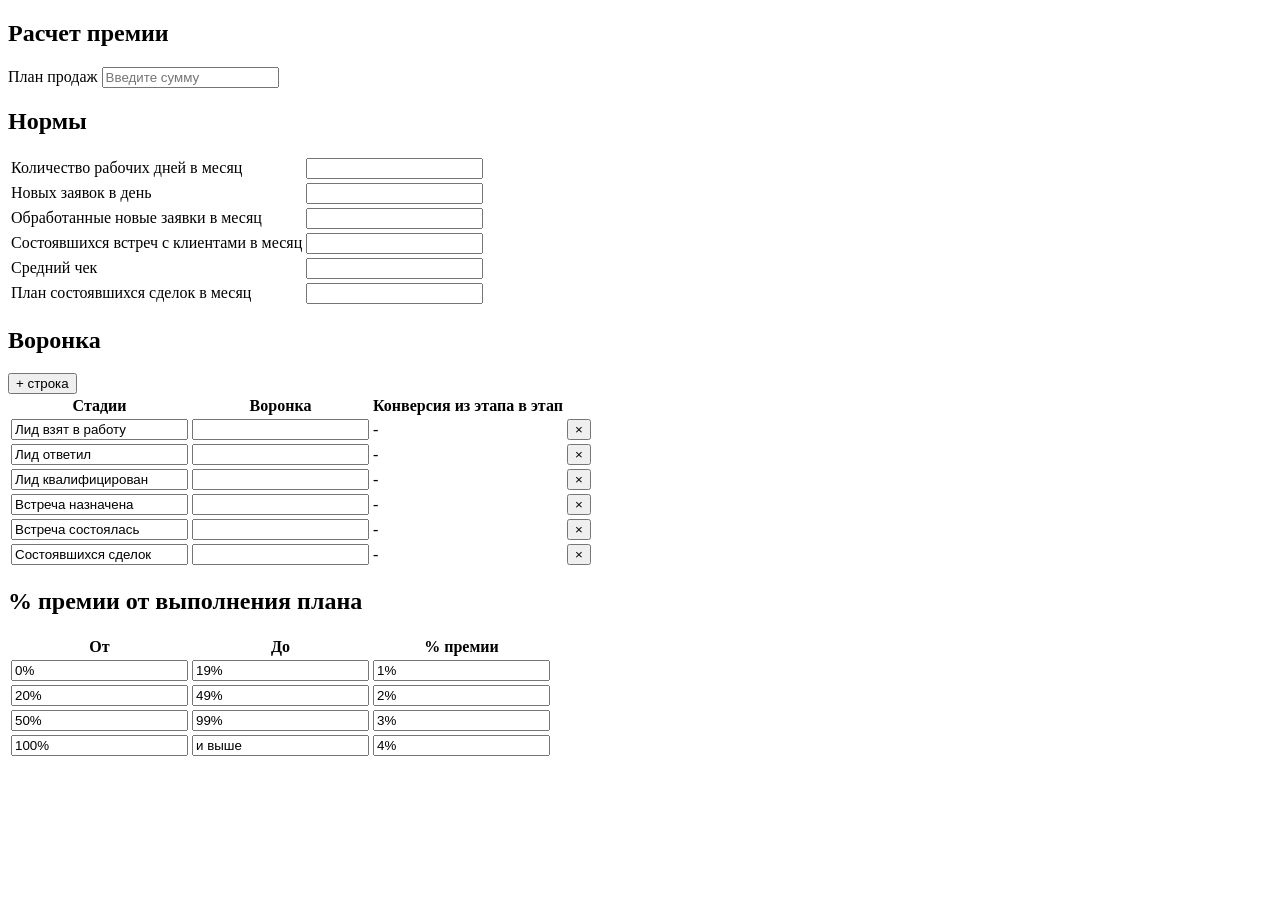
==== premium-calculator/index.html @ 525706c3 "Add premium calculator HTML structure" ====
<!DOCTYPE html>
<html lang="ru">
<head>
  <meta charset="UTF-8">
  <meta name="viewport" content="width=device-width, initial-scale=1.0">
  <title>Расчет премии</title>
  <link rel="stylesheet" href="styles.css">
</head>
<body>
  <main class="page">
    <section class="page-header">
      <h1>Расчет премии</h1>
      <label class="sales-plan">
        <span>План продаж</span>
        <input type="number" min="0" step="1000" placeholder="Введите сумму">
      </label>
    </section>

    <section class="tables-grid">
      <div class="table-block">
        <div class="table-title-row">
          <h2>Нормы</h2>
        </div>
        <div class="table-wrap">
          <table>
            <tbody>
              <tr>
                <td>Количество рабочих дней в месяц</td>
                <td><input type="number" min="0" step="1"></td>
              </tr>
              <tr>
                <td>Новых заявок в день</td>
                <td><input type="number" min="0" step="1"></td>
              </tr>
              <tr>
                <td>Обработанные новые заявки в месяц</td>
                <td><input type="number" min="0" step="1"></td>
              </tr>
              <tr>
                <td>Состоявшихся встреч с клиентами в месяц</td>
                <td><input type="number" min="0" step="1"></td>
              </tr>
              <tr>
                <td>Средний чек</td>
                <td><input type="number" min="0" step="1000"></td>
              </tr>
              <tr>
                <td>План состоявшихся сделок в месяц</td>
                <td><input type="number" min="0" step="1"></td>
              </tr>
            </tbody>
          </table>
        </div>
      </div>

      <div class="table-block">
        <div class="table-title-row">
          <h2>Воронка</h2>
          <button class="secondary-button" type="button" id="addFunnelRow">+ строка</button>
        </div>
        <div class="table-wrap">
          <table id="funnelTable">
            <thead>
              <tr>
                <th>Стадии</th>
                <th>Воронка</th>
                <th>Конверсия из этапа в этап</th>
                <th class="action-column"></th>
              </tr>
            </thead>
            <tbody>
              <tr>
                <td><input type="text" value="Лид взят в работу"></td>
                <td><input class="funnel-value" type="number" min="0" step="1"></td>
                <td class="conversion">-</td>
                <td><button class="icon-button remove-row" type="button" aria-label="Удалить строку">×</button></td>
              </tr>
              <tr>
                <td><input type="text" value="Лид ответил"></td>
                <td><input class="funnel-value" type="number" min="0" step="1"></td>
                <td class="conversion">-</td>
                <td><button class="icon-button remove-row" type="button" aria-label="Удалить строку">×</button></td>
              </tr>
              <tr>
                <td><input type="text" value="Лид квалифицирован"></td>
                <td><input class="funnel-value" type="number" min="0" step="1"></td>
                <td class="conversion">-</td>
                <td><button class="icon-button remove-row" type="button" aria-label="Удалить строку">×</button></td>
              </tr>
              <tr>
                <td><input type="text" value="Встреча назначена"></td>
                <td><input class="funnel-value" type="number" min="0" step="1"></td>
                <td class="conversion">-</td>
                <td><button class="icon-button remove-row" type="button" aria-label="Удалить строку">×</button></td>
              </tr>
              <tr>
                <td><input type="text" value="Встреча состоялась"></td>
                <td><input class="funnel-value" type="number" min="0" step="1"></td>
                <td class="conversion">-</td>
                <td><button class="icon-button remove-row" type="button" aria-label="Удалить строку">×</button></td>
              </tr>
              <tr>
                <td><input type="text" value="Состоявшихся сделок"></td>
                <td><input class="funnel-value" type="number" min="0" step="1"></td>
                <td class="conversion">-</td>
                <td><button class="icon-button remove-row" type="button" aria-label="Удалить строку">×</button></td>
              </tr>
            </tbody>
          </table>
        </div>
      </div>
    </section>

    <section class="table-block bonus-block">
      <div class="table-title-row">
        <h2>% премии от выполнения плана</h2>
      </div>
      <div class="table-wrap">
        <table>
          <thead>
            <tr>
              <th>От</th>
              <th>До</th>
              <th>% премии</th>
            </tr>
          </thead>
          <tbody>
            <tr>
              <td><input type="text" value="0%"></td>
              <td><input type="text" value="19%"></td>
              <td><input type="text" value="1%"></td>
            </tr>
            <tr>
              <td><input type="text" value="20%"></td>
              <td><input type="text" value="49%"></td>
              <td><input type="text" value="2%"></td>
            </tr>
            <tr>
              <td><input type="text" value="50%"></td>
              <td><input type="text" value="99%"></td>
              <td><input type="text" value="3%"></td>
            </tr>
            <tr>
              <td><input type="text" value="100%"></td>
              <td><input type="text" value="и выше"></td>
              <td><input type="text" value="4%"></td>
            </tr>
          </tbody>
        </table>
      </div>
    </section>
  </main>

  <script src="script.js"></script>
</body>
</html>
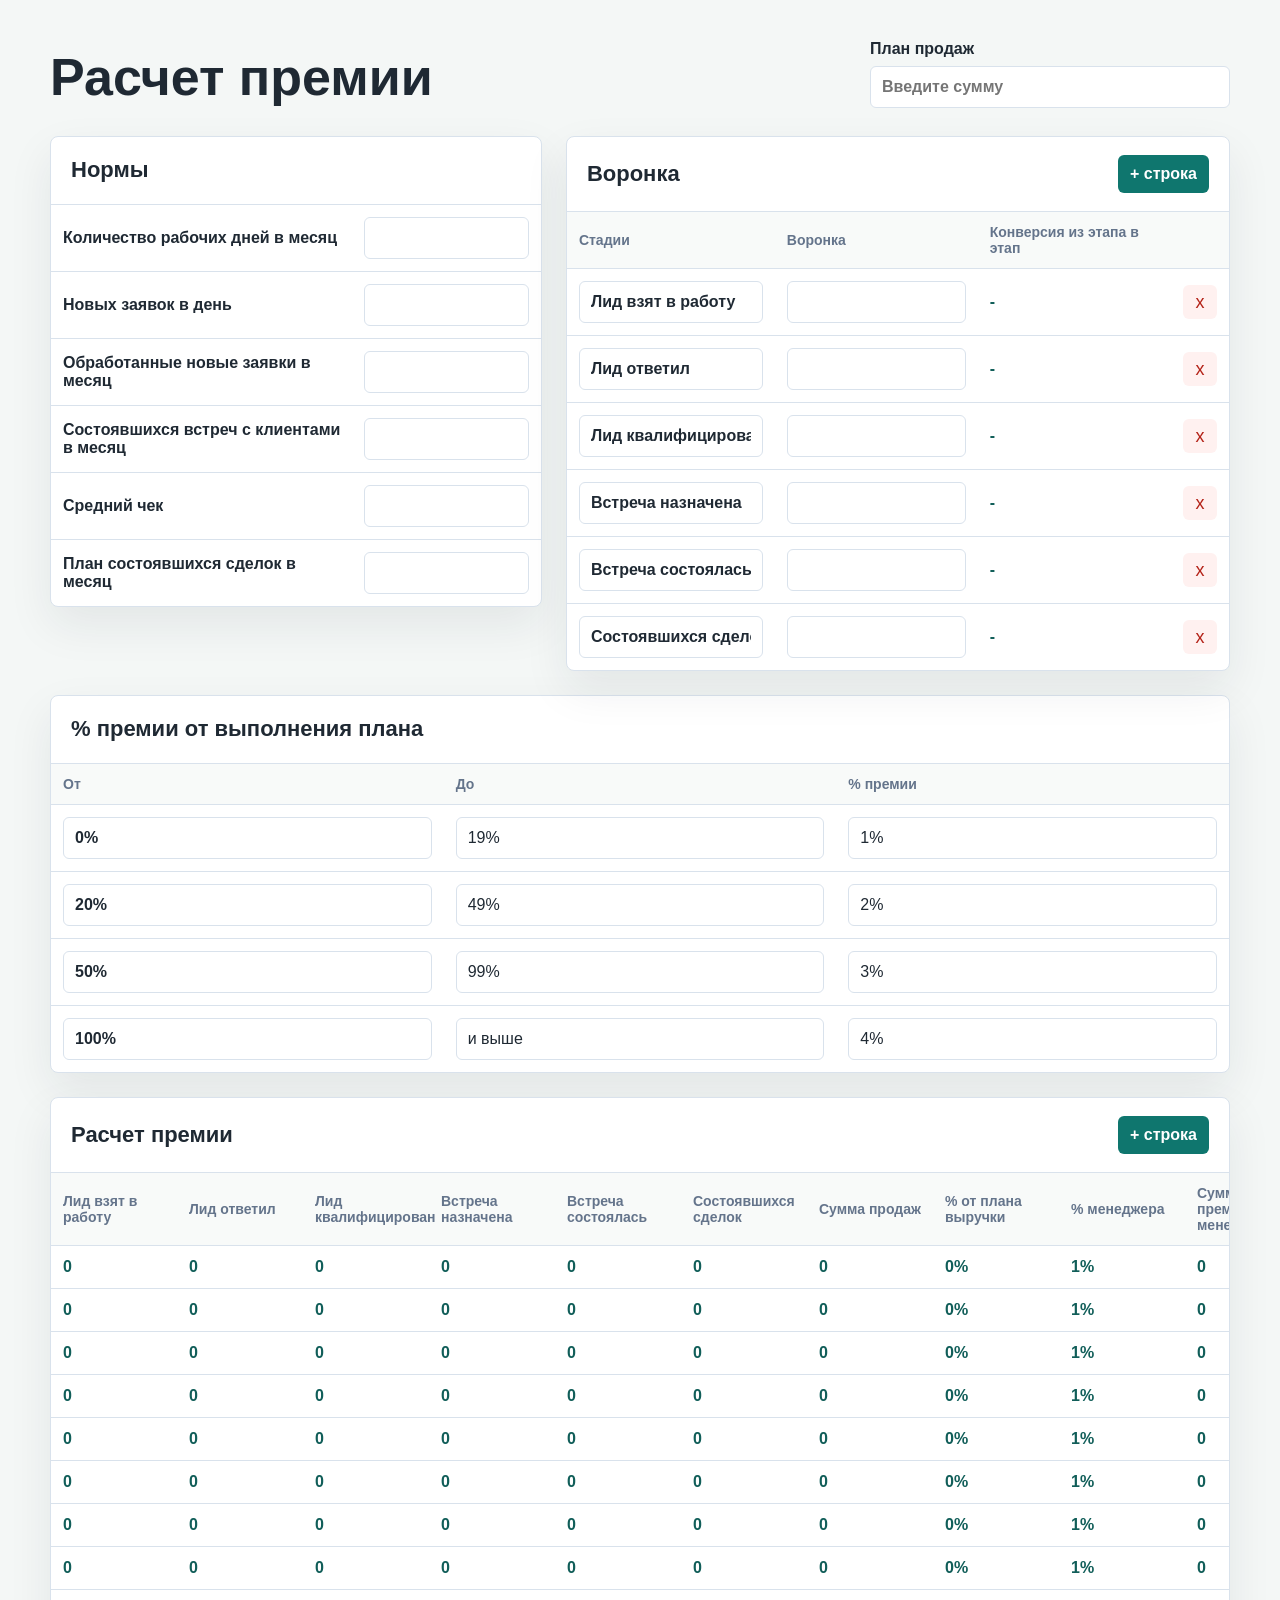
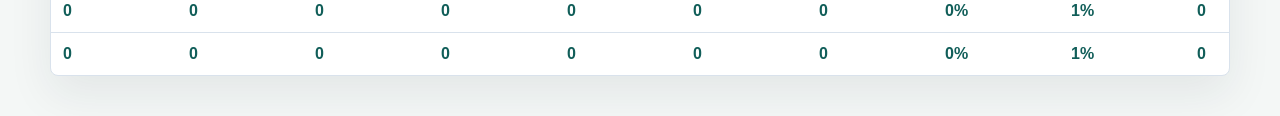
==== commit 3d4b3e96: "Add files via upload" ====
--- a/premium-calculator/index.html
+++ b/premium-calculator/index.html
@@ -12,7 +12,7 @@
       <h1>Расчет премии</h1>
       <label class="sales-plan">
         <span>План продаж</span>
-        <input type="number" min="0" step="1000" placeholder="Введите сумму">
+        <input id="salesPlan" type="number" min="0" step="1000" placeholder="Введите сумму">
       </label>
     </section>
 
@@ -22,7 +22,7 @@
           <h2>Нормы</h2>
         </div>
         <div class="table-wrap">
-          <table>
+          <table id="normsTable">
             <tbody>
               <tr>
                 <td>Количество рабочих дней в месяц</td>
@@ -30,7 +30,7 @@
               </tr>
               <tr>
                 <td>Новых заявок в день</td>
-                <td><input type="number" min="0" step="1"></td>
+                <td><input id="newRequestsPerDay" type="number" min="0" step="1"></td>
               </tr>
               <tr>
                 <td>Обработанные новые заявки в месяц</td>
@@ -42,7 +42,7 @@
               </tr>
               <tr>
                 <td>Средний чек</td>
-                <td><input type="number" min="0" step="1000"></td>
+                <td><input id="averageCheck" type="number" min="0" step="1000"></td>
               </tr>
               <tr>
                 <td>План состоявшихся сделок в месяц</td>
@@ -73,37 +73,37 @@
                 <td><input type="text" value="Лид взят в работу"></td>
                 <td><input class="funnel-value" type="number" min="0" step="1"></td>
                 <td class="conversion">-</td>
-                <td><button class="icon-button remove-row" type="button" aria-label="Удалить строку">×</button></td>
+                <td><button class="icon-button remove-row" type="button" aria-label="Удалить строку">x</button></td>
               </tr>
               <tr>
                 <td><input type="text" value="Лид ответил"></td>
                 <td><input class="funnel-value" type="number" min="0" step="1"></td>
                 <td class="conversion">-</td>
-                <td><button class="icon-button remove-row" type="button" aria-label="Удалить строку">×</button></td>
+                <td><button class="icon-button remove-row" type="button" aria-label="Удалить строку">x</button></td>
               </tr>
               <tr>
                 <td><input type="text" value="Лид квалифицирован"></td>
                 <td><input class="funnel-value" type="number" min="0" step="1"></td>
                 <td class="conversion">-</td>
-                <td><button class="icon-button remove-row" type="button" aria-label="Удалить строку">×</button></td>
+                <td><button class="icon-button remove-row" type="button" aria-label="Удалить строку">x</button></td>
               </tr>
               <tr>
                 <td><input type="text" value="Встреча назначена"></td>
                 <td><input class="funnel-value" type="number" min="0" step="1"></td>
                 <td class="conversion">-</td>
-                <td><button class="icon-button remove-row" type="button" aria-label="Удалить строку">×</button></td>
+                <td><button class="icon-button remove-row" type="button" aria-label="Удалить строку">x</button></td>
               </tr>
               <tr>
                 <td><input type="text" value="Встреча состоялась"></td>
                 <td><input class="funnel-value" type="number" min="0" step="1"></td>
                 <td class="conversion">-</td>
-                <td><button class="icon-button remove-row" type="button" aria-label="Удалить строку">×</button></td>
+                <td><button class="icon-button remove-row" type="button" aria-label="Удалить строку">x</button></td>
               </tr>
               <tr>
                 <td><input type="text" value="Состоявшихся сделок"></td>
                 <td><input class="funnel-value" type="number" min="0" step="1"></td>
                 <td class="conversion">-</td>
-                <td><button class="icon-button remove-row" type="button" aria-label="Удалить строку">×</button></td>
+                <td><button class="icon-button remove-row" type="button" aria-label="Удалить строку">x</button></td>
               </tr>
             </tbody>
           </table>
@@ -116,7 +116,7 @@
         <h2>% премии от выполнения плана</h2>
       </div>
       <div class="table-wrap">
-        <table>
+        <table id="bonusTable">
           <thead>
             <tr>
               <th>От</th>
@@ -149,6 +149,153 @@
         </table>
       </div>
     </section>
+
+    <section class="table-block calculation-block">
+      <div class="table-title-row">
+        <h2>Расчет премии</h2>
+        <button class="secondary-button" type="button" id="addCalculationRow">+ строка</button>
+      </div>
+      <div class="table-wrap wide-table-wrap">
+        <table id="calculationTable">
+          <thead>
+            <tr>
+              <th>Лид взят в работу</th>
+              <th>Лид ответил</th>
+              <th>Лид квалифицирован</th>
+              <th>Встреча назначена</th>
+              <th>Встреча состоялась</th>
+              <th>Состоявшихся сделок</th>
+              <th>Сумма продаж</th>
+              <th>% от плана выручки</th>
+              <th>% менеджера</th>
+              <th>Сумма премии менеджера</th>
+            </tr>
+          </thead>
+          <tbody>
+            <tr>
+              <td data-field="leads"></td>
+              <td data-field="answered"></td>
+              <td data-field="qualified"></td>
+              <td data-field="meetingSet"></td>
+              <td data-field="meetingDone"></td>
+              <td data-field="deals"></td>
+              <td data-field="sales"></td>
+              <td data-field="planPercent"></td>
+              <td data-field="managerPercent"></td>
+              <td data-field="premium"></td>
+            </tr>
+            <tr>
+              <td data-field="leads"></td>
+              <td data-field="answered"></td>
+              <td data-field="qualified"></td>
+              <td data-field="meetingSet"></td>
+              <td data-field="meetingDone"></td>
+              <td data-field="deals"></td>
+              <td data-field="sales"></td>
+              <td data-field="planPercent"></td>
+              <td data-field="managerPercent"></td>
+              <td data-field="premium"></td>
+            </tr>
+            <tr>
+              <td data-field="leads"></td>
+              <td data-field="answered"></td>
+              <td data-field="qualified"></td>
+              <td data-field="meetingSet"></td>
+              <td data-field="meetingDone"></td>
+              <td data-field="deals"></td>
+              <td data-field="sales"></td>
+              <td data-field="planPercent"></td>
+              <td data-field="managerPercent"></td>
+              <td data-field="premium"></td>
+            </tr>
+            <tr>
+              <td data-field="leads"></td>
+              <td data-field="answered"></td>
+              <td data-field="qualified"></td>
+              <td data-field="meetingSet"></td>
+              <td data-field="meetingDone"></td>
+              <td data-field="deals"></td>
+              <td data-field="sales"></td>
+              <td data-field="planPercent"></td>
+              <td data-field="managerPercent"></td>
+              <td data-field="premium"></td>
+            </tr>
+            <tr>
+              <td data-field="leads"></td>
+              <td data-field="answered"></td>
+              <td data-field="qualified"></td>
+              <td data-field="meetingSet"></td>
+              <td data-field="meetingDone"></td>
+              <td data-field="deals"></td>
+              <td data-field="sales"></td>
+              <td data-field="planPercent"></td>
+              <td data-field="managerPercent"></td>
+              <td data-field="premium"></td>
+            </tr>
+            <tr>
+              <td data-field="leads"></td>
+              <td data-field="answered"></td>
+              <td data-field="qualified"></td>
+              <td data-field="meetingSet"></td>
+              <td data-field="meetingDone"></td>
+              <td data-field="deals"></td>
+              <td data-field="sales"></td>
+              <td data-field="planPercent"></td>
+              <td data-field="managerPercent"></td>
+              <td data-field="premium"></td>
+            </tr>
+            <tr>
+              <td data-field="leads"></td>
+              <td data-field="answered"></td>
+              <td data-field="qualified"></td>
+              <td data-field="meetingSet"></td>
+              <td data-field="meetingDone"></td>
+              <td data-field="deals"></td>
+              <td data-field="sales"></td>
+              <td data-field="planPercent"></td>
+              <td data-field="managerPercent"></td>
+              <td data-field="premium"></td>
+            </tr>
+            <tr>
+              <td data-field="leads"></td>
+              <td data-field="answered"></td>
+              <td data-field="qualified"></td>
+              <td data-field="meetingSet"></td>
+              <td data-field="meetingDone"></td>
+              <td data-field="deals"></td>
+              <td data-field="sales"></td>
+              <td data-field="planPercent"></td>
+              <td data-field="managerPercent"></td>
+              <td data-field="premium"></td>
+            </tr>
+            <tr>
+              <td data-field="leads"></td>
+              <td data-field="answered"></td>
+              <td data-field="qualified"></td>
+              <td data-field="meetingSet"></td>
+              <td data-field="meetingDone"></td>
+              <td data-field="deals"></td>
+              <td data-field="sales"></td>
+              <td data-field="planPercent"></td>
+              <td data-field="managerPercent"></td>
+              <td data-field="premium"></td>
+            </tr>
+            <tr>
+              <td data-field="leads"></td>
+              <td data-field="answered"></td>
+              <td data-field="qualified"></td>
+              <td data-field="meetingSet"></td>
+              <td data-field="meetingDone"></td>
+              <td data-field="deals"></td>
+              <td data-field="sales"></td>
+              <td data-field="planPercent"></td>
+              <td data-field="managerPercent"></td>
+              <td data-field="premium"></td>
+            </tr>
+          </tbody>
+        </table>
+      </div>
+    </section>
   </main>
 
   <script src="script.js"></script>
--- a/premium-calculator/styles.css
+++ b/premium-calculator/styles.css
@@ -0,0 +1,238 @@
+:root {
+  --bg: #f4f7f6;
+  --panel: #ffffff;
+  --text: #1f2933;
+  --muted: #64748b;
+  --line: #d9e2ec;
+  --accent: #0f766e;
+  --accent-dark: #115e59;
+  --danger: #b42318;
+  --shadow: 0 18px 45px rgba(31, 41, 51, 0.08);
+}
+
+* {
+  box-sizing: border-box;
+}
+
+body {
+  margin: 0;
+  min-height: 100vh;
+  font-family: Arial, Helvetica, sans-serif;
+  color: var(--text);
+  background: var(--bg);
+}
+
+.page {
+  width: min(1180px, calc(100% - 32px));
+  margin: 0 auto;
+  padding: 40px 0;
+}
+
+.page-header {
+  display: flex;
+  align-items: end;
+  justify-content: space-between;
+  gap: 24px;
+  margin-bottom: 28px;
+}
+
+h1,
+h2 {
+  margin: 0;
+  line-height: 1.2;
+}
+
+h1 {
+  font-size: clamp(32px, 5vw, 52px);
+}
+
+h2 {
+  font-size: 22px;
+}
+
+.sales-plan {
+  display: grid;
+  gap: 8px;
+  width: min(360px, 100%);
+  font-weight: 700;
+}
+
+.sales-plan input,
+td input {
+  width: 100%;
+  min-height: 42px;
+  border: 1px solid var(--line);
+  border-radius: 6px;
+  padding: 9px 11px;
+  font: inherit;
+  color: var(--text);
+  background: #fff;
+}
+
+.sales-plan input:focus,
+td input:focus {
+  outline: 2px solid rgba(15, 118, 110, 0.2);
+  border-color: var(--accent);
+}
+
+.tables-grid {
+  display: grid;
+  grid-template-columns: minmax(0, 1fr) minmax(0, 1.35fr);
+  gap: 24px;
+  align-items: start;
+}
+
+.table-block {
+  background: var(--panel);
+  border: 1px solid var(--line);
+  border-radius: 8px;
+  box-shadow: var(--shadow);
+  overflow: hidden;
+}
+
+.table-title-row {
+  display: flex;
+  align-items: center;
+  justify-content: space-between;
+  gap: 12px;
+  min-height: 68px;
+  padding: 18px 20px;
+  border-bottom: 1px solid var(--line);
+}
+
+.table-wrap {
+  width: 100%;
+  overflow-x: auto;
+}
+
+.wide-table-wrap {
+  max-height: 640px;
+}
+
+table {
+  width: 100%;
+  border-collapse: collapse;
+}
+
+th,
+td {
+  border-bottom: 1px solid var(--line);
+  padding: 12px;
+  text-align: left;
+  vertical-align: middle;
+}
+
+th {
+  color: var(--muted);
+  font-size: 14px;
+  font-weight: 700;
+  background: #f8faf9;
+}
+
+td:first-child {
+  font-weight: 600;
+}
+
+tr:last-child td {
+  border-bottom: 0;
+}
+
+.conversion,
+#calculationTable td {
+  color: var(--accent-dark);
+  font-weight: 700;
+}
+
+.conversion {
+  min-width: 155px;
+}
+
+.action-column {
+  width: 52px;
+}
+
+.secondary-button,
+.icon-button {
+  border: 0;
+  border-radius: 6px;
+  font: inherit;
+  cursor: pointer;
+}
+
+.secondary-button {
+  min-height: 38px;
+  padding: 8px 12px;
+  color: #fff;
+  background: var(--accent);
+  font-weight: 700;
+}
+
+.secondary-button:hover {
+  background: var(--accent-dark);
+}
+
+.icon-button {
+  width: 34px;
+  height: 34px;
+  color: var(--danger);
+  background: #fff1f0;
+  font-size: 18px;
+  line-height: 1;
+}
+
+.icon-button:hover {
+  background: #ffe0dc;
+}
+
+.bonus-block,
+.calculation-block {
+  margin-top: 24px;
+}
+
+.bonus-block table {
+  table-layout: fixed;
+}
+
+#calculationTable {
+  min-width: 1260px;
+  table-layout: fixed;
+}
+
+#calculationTable th,
+#calculationTable td {
+  min-width: 120px;
+}
+
+#calculationTable th:nth-child(10),
+#calculationTable td:nth-child(10) {
+  min-width: 165px;
+}
+
+@media (max-width: 900px) {
+  .page-header,
+  .tables-grid {
+    grid-template-columns: 1fr;
+  }
+
+  .page-header {
+    display: grid;
+    align-items: start;
+  }
+}
+
+@media (max-width: 560px) {
+  .page {
+    width: min(100% - 20px, 1180px);
+    padding: 24px 0;
+  }
+
+  .table-title-row {
+    align-items: start;
+    flex-direction: column;
+  }
+
+  th,
+  td {
+    padding: 10px;
+  }
+}
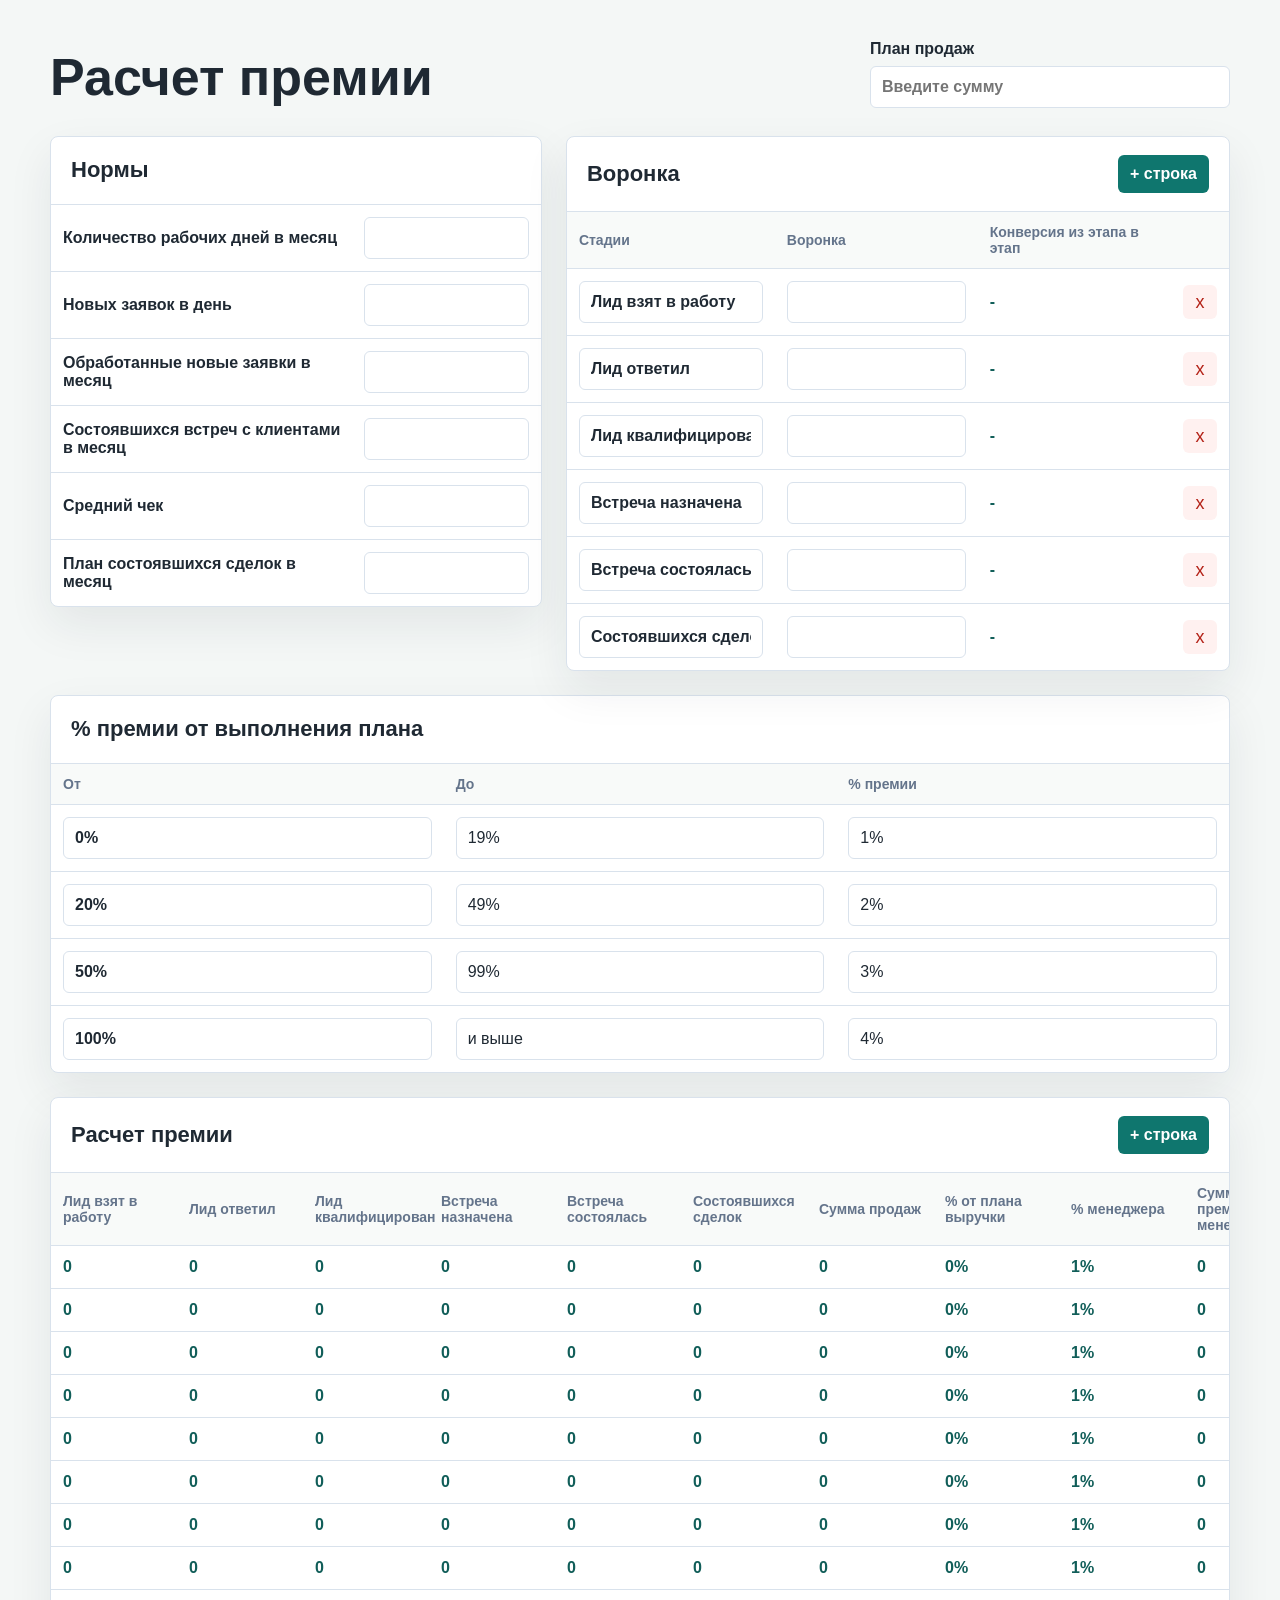
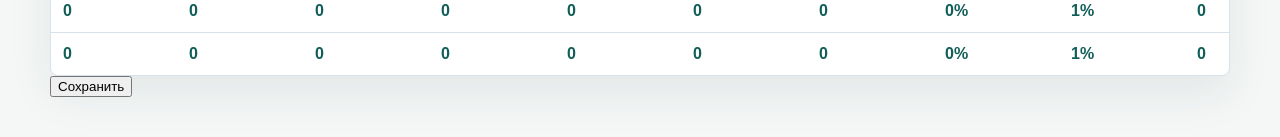
==== commit 796c5bee: "premium-calculator/index.html" ====
--- a/premium-calculator/index.html
+++ b/premium-calculator/index.html
@@ -12,7 +12,7 @@
       <h1>Расчет премии</h1>
       <label class="sales-plan">
         <span>План продаж</span>
-        <input id="salesPlan" type="number" min="0" step="1000" placeholder="Введите сумму">
+        <input id="salesPlan" class="money-input" type="text" inputmode="numeric" placeholder="Введите сумму">
       </label>
     </section>
 
@@ -26,7 +26,7 @@
             <tbody>
               <tr>
                 <td>Количество рабочих дней в месяц</td>
-                <td><input type="number" min="0" step="1"></td>
+                <td><input id="workDays" type="number" min="0" step="1"></td>
               </tr>
               <tr>
                 <td>Новых заявок в день</td>
@@ -34,15 +34,15 @@
               </tr>
               <tr>
                 <td>Обработанные новые заявки в месяц</td>
-                <td><input type="number" min="0" step="1"></td>
+                <td><input id="processedRequests" class="calculated-input" type="text" readonly></td>
               </tr>
               <tr>
                 <td>Состоявшихся встреч с клиентами в месяц</td>
-                <td><input type="number" min="0" step="1"></td>
+                <td><input id="monthlyMeetings" class="calculated-input" type="text" readonly></td>
               </tr>
               <tr>
                 <td>Средний чек</td>
-                <td><input id="averageCheck" type="number" min="0" step="1000"></td>
+                <td><input id="averageCheck" class="money-input" type="text" inputmode="numeric"></td>
               </tr>
               <tr>
                 <td>План состоявшихся сделок в месяц</td>
@@ -296,6 +296,11 @@
         </table>
       </div>
     </section>
+
+    <section class="save-section">
+      <button class="save-button" type="button" id="saveData">Сохранить</button>
+      <span class="save-status" id="saveStatus" aria-live="polite"></span>
+    </section>
   </main>
 
   <script src="script.js"></script>
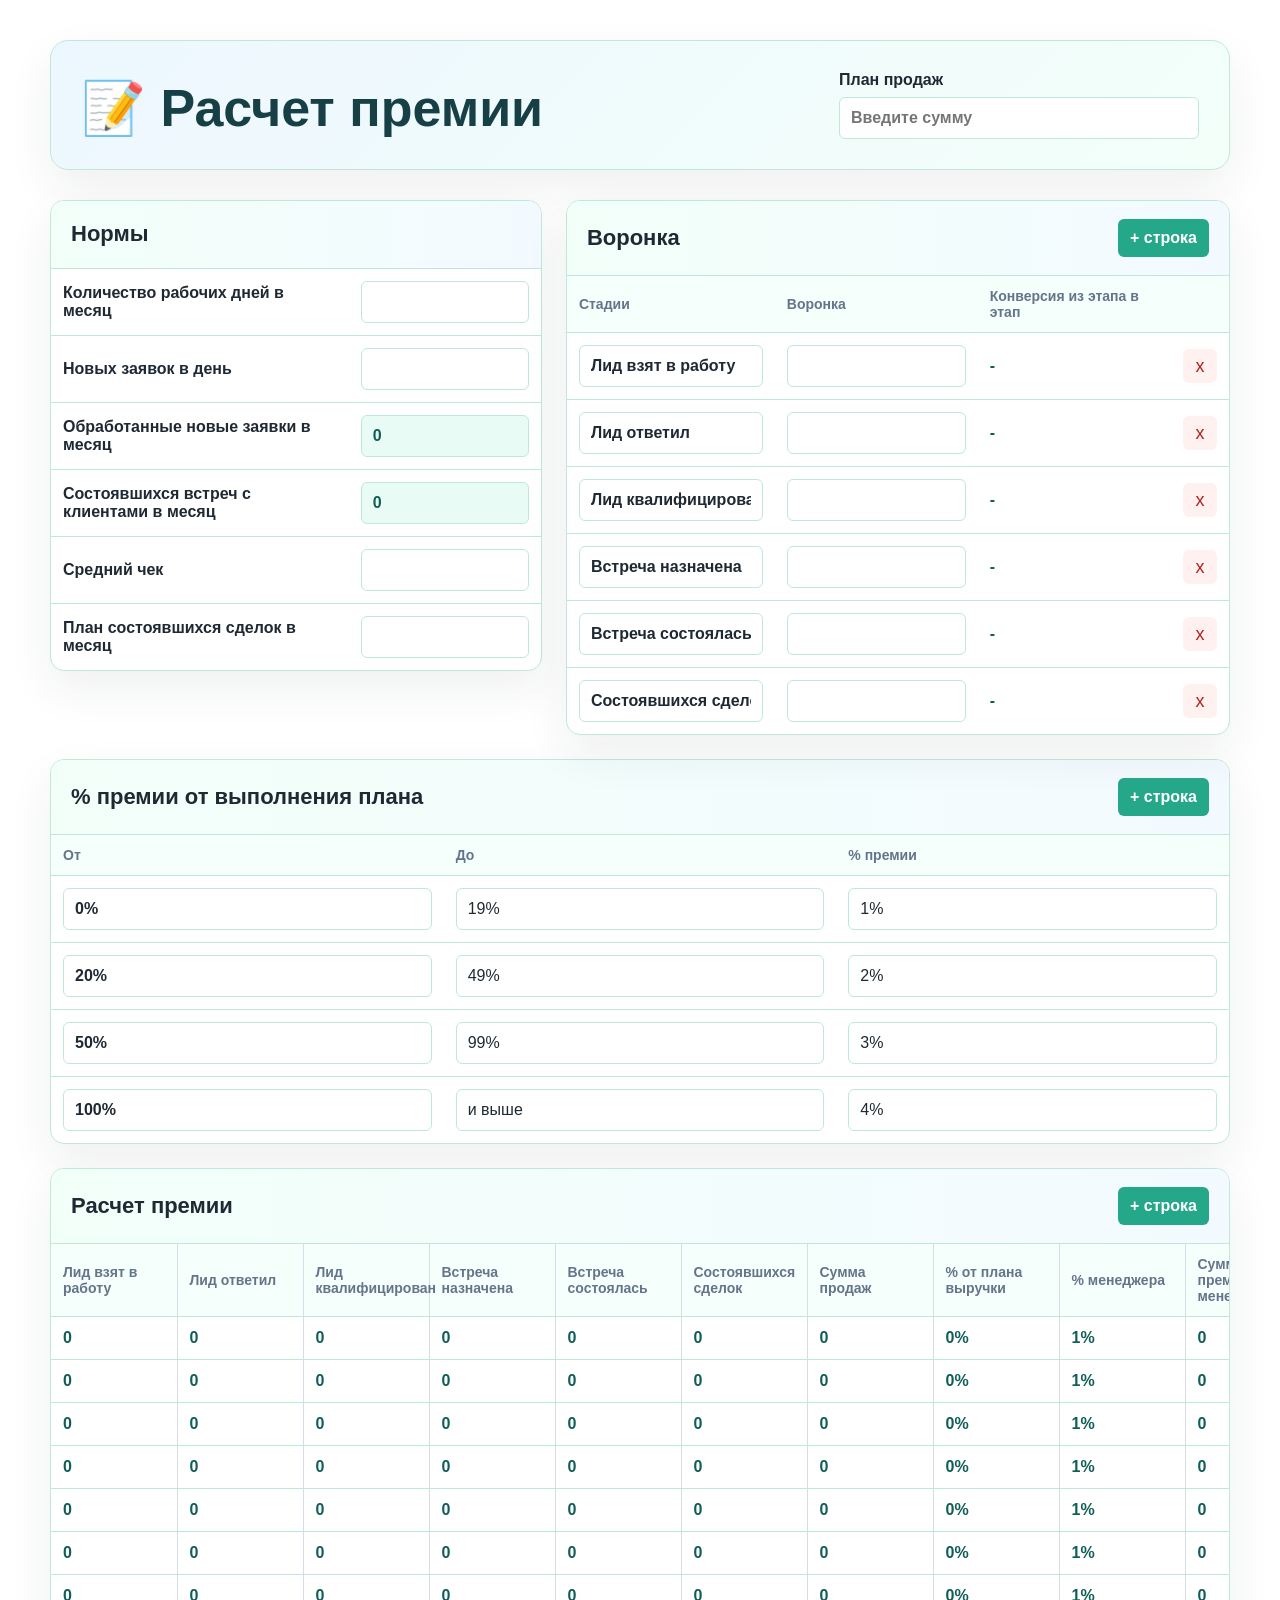
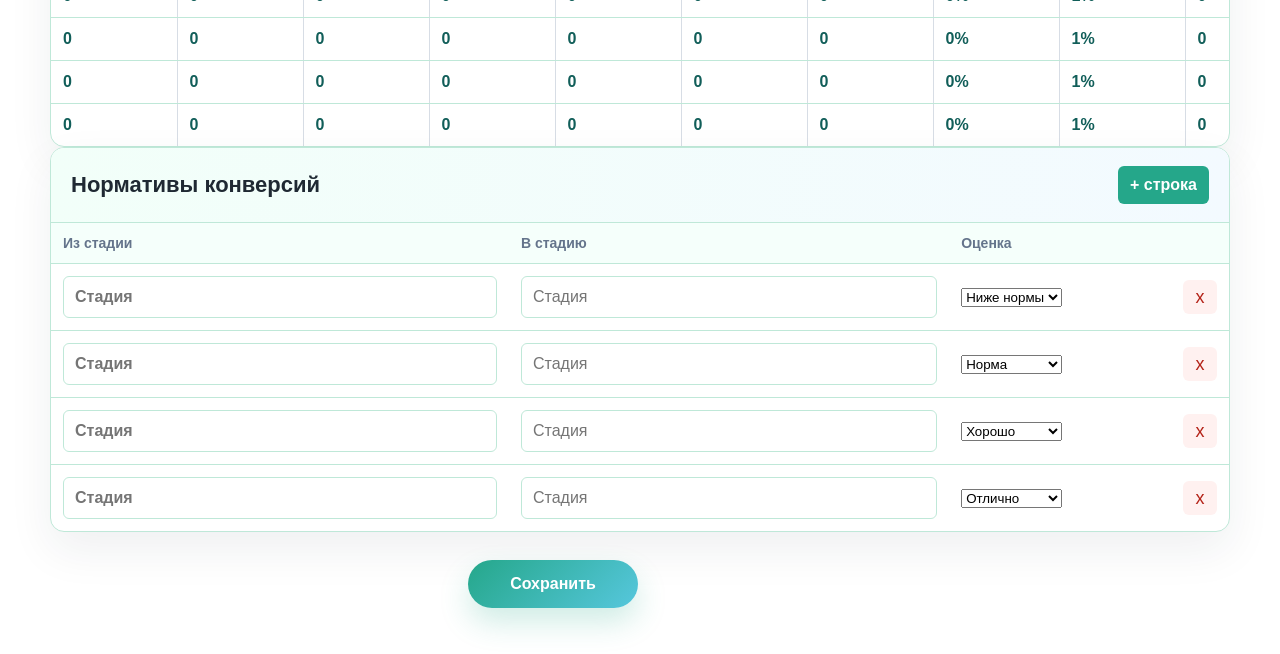
==== commit 8ec1ecf5: "premium--calculator/index.html" ====
--- a/premium-calculator/index.html
+++ b/premium-calculator/index.html
@@ -9,7 +9,7 @@
 <body>
   <main class="page">
     <section class="page-header">
-      <h1>Расчет премии</h1>
+      <h1>📝 Расчет премии</h1>
       <label class="sales-plan">
         <span>План продаж</span>
         <input id="salesPlan" class="money-input" type="text" inputmode="numeric" placeholder="Введите сумму">
@@ -46,7 +46,7 @@
               </tr>
               <tr>
                 <td>План состоявшихся сделок в месяц</td>
-                <td><input type="number" min="0" step="1"></td>
+                <td><input id="plannedDeals" type="number" min="0" step="1"></td>
               </tr>
             </tbody>
           </table>
@@ -114,6 +114,7 @@
     <section class="table-block bonus-block">
       <div class="table-title-row">
         <h2>% премии от выполнения плана</h2>
+        <button class="secondary-button" type="button" id="addBonusRow">+ строка</button>
       </div>
       <div class="table-wrap">
         <table id="bonusTable">
@@ -125,22 +126,22 @@
             </tr>
           </thead>
           <tbody>
-            <tr>
+            <tr class="bonus-low">
               <td><input type="text" value="0%"></td>
               <td><input type="text" value="19%"></td>
               <td><input type="text" value="1%"></td>
             </tr>
-            <tr>
+            <tr class="bonus-middle">
               <td><input type="text" value="20%"></td>
               <td><input type="text" value="49%"></td>
               <td><input type="text" value="2%"></td>
             </tr>
-            <tr>
+            <tr class="bonus-good">
               <td><input type="text" value="50%"></td>
               <td><input type="text" value="99%"></td>
               <td><input type="text" value="3%"></td>
             </tr>
-            <tr>
+            <tr class="bonus-best">
               <td><input type="text" value="100%"></td>
               <td><input type="text" value="и выше"></td>
               <td><input type="text" value="4%"></td>
@@ -297,6 +298,79 @@
       </div>
     </section>
 
+    <section class="table-block conversion-standards-block">
+      <div class="table-title-row">
+        <h2>Нормативы конверсий</h2>
+        <button class="secondary-button" type="button" id="addConversionStandardRow">+ строка</button>
+      </div>
+      <div class="table-wrap">
+        <table id="conversionStandardsTable">
+          <thead>
+            <tr>
+              <th>Из стадии</th>
+              <th>В стадию</th>
+              <th>Оценка</th>
+              <th class="action-column"></th>
+            </tr>
+          </thead>
+          <tbody>
+            <tr data-status="below">
+              <td><input type="text" placeholder="Стадия"></td>
+              <td><input type="text" placeholder="Стадия"></td>
+              <td>
+                <select class="standard-status">
+                  <option value="below" selected>Ниже нормы</option>
+                  <option value="normal">Норма</option>
+                  <option value="good">Хорошо</option>
+                  <option value="excellent">Отлично</option>
+                </select>
+              </td>
+              <td><button class="icon-button remove-standard-row" type="button" aria-label="Удалить строку">x</button></td>
+            </tr>
+            <tr data-status="normal">
+              <td><input type="text" placeholder="Стадия"></td>
+              <td><input type="text" placeholder="Стадия"></td>
+              <td>
+                <select class="standard-status">
+                  <option value="below">Ниже нормы</option>
+                  <option value="normal" selected>Норма</option>
+                  <option value="good">Хорошо</option>
+                  <option value="excellent">Отлично</option>
+                </select>
+              </td>
+              <td><button class="icon-button remove-standard-row" type="button" aria-label="Удалить строку">x</button></td>
+            </tr>
+            <tr data-status="good">
+              <td><input type="text" placeholder="Стадия"></td>
+              <td><input type="text" placeholder="Стадия"></td>
+              <td>
+                <select class="standard-status">
+                  <option value="below">Ниже нормы</option>
+                  <option value="normal">Норма</option>
+                  <option value="good" selected>Хорошо</option>
+                  <option value="excellent">Отлично</option>
+                </select>
+              </td>
+              <td><button class="icon-button remove-standard-row" type="button" aria-label="Удалить строку">x</button></td>
+            </tr>
+            <tr data-status="excellent">
+              <td><input type="text" placeholder="Стадия"></td>
+              <td><input type="text" placeholder="Стадия"></td>
+              <td>
+                <select class="standard-status">
+                  <option value="below">Ниже нормы</option>
+                  <option value="normal">Норма</option>
+                  <option value="good">Хорошо</option>
+                  <option value="excellent" selected>Отлично</option>
+                </select>
+              </td>
+              <td><button class="icon-button remove-standard-row" type="button" aria-label="Удалить строку">x</button></td>
+            </tr>
+          </tbody>
+        </table>
+      </div>
+    </section>
+
     <section class="save-section">
       <button class="save-button" type="button" id="saveData">Сохранить</button>
       <span class="save-status" id="saveStatus" aria-live="polite"></span>
--- a/premium-calculator/styles.css
+++ b/premium-calculator/styles.css
@@ -1,13 +1,16 @@
 :root {
-  --bg: #f4f7f6;
+  --bg: #ffffff;
   --panel: #ffffff;
   --text: #1f2933;
   --muted: #64748b;
-  --line: #d9e2ec;
-  --accent: #0f766e;
+  --line: #bfe8d8;
+  --soft-line: #d7dde5;
+  --accent: #25a78a;
   --accent-dark: #115e59;
+  --accent-light: #e9fbf5;
+  --blue-light: #edf7ff;
   --danger: #b42318;
-  --shadow: 0 18px 45px rgba(31, 41, 51, 0.08);
+  --shadow: 0 18px 45px rgba(31, 41, 51, 0.07);
 }
 
 * {
@@ -33,7 +36,12 @@
   align-items: end;
   justify-content: space-between;
   gap: 24px;
-  margin-bottom: 28px;
+  margin-bottom: 30px;
+  padding: 30px;
+  border: 1px solid var(--line);
+  border-radius: 18px;
+  background: linear-gradient(135deg, var(--blue-light), #f3fff9);
+  box-shadow: var(--shadow);
 }
 
 h1,
@@ -44,6 +52,7 @@
 
 h1 {
   font-size: clamp(32px, 5vw, 52px);
+  color: #173f46;
 }
 
 h2 {
@@ -69,6 +78,12 @@
   background: #fff;
 }
 
+.calculated-input {
+  color: var(--accent-dark);
+  background: var(--accent-light);
+  font-weight: 700;
+}
+
 .sales-plan input:focus,
 td input:focus {
   outline: 2px solid rgba(15, 118, 110, 0.2);
@@ -85,7 +100,7 @@
 .table-block {
   background: var(--panel);
   border: 1px solid var(--line);
-  border-radius: 8px;
+  border-radius: 14px;
   box-shadow: var(--shadow);
   overflow: hidden;
 }
@@ -98,6 +113,7 @@
   min-height: 68px;
   padding: 18px 20px;
   border-bottom: 1px solid var(--line);
+  background: linear-gradient(90deg, #f2fff9, #f3faff);
 }
 
 .table-wrap {
@@ -126,7 +142,7 @@
   color: var(--muted);
   font-size: 14px;
   font-weight: 700;
-  background: #f8faf9;
+  background: #f5fffb;
 }
 
 td:first-child {
@@ -189,6 +205,37 @@
   margin-top: 24px;
 }
 
+.save-section {
+  display: flex;
+  align-items: center;
+  justify-content: center;
+  gap: 14px;
+  padding: 28px 0 6px;
+}
+
+.save-button {
+  min-height: 48px;
+  min-width: 170px;
+  border: 0;
+  border-radius: 999px;
+  color: #ffffff;
+  background: linear-gradient(135deg, var(--accent), #56c7dd);
+  box-shadow: 0 14px 30px rgba(37, 167, 138, 0.22);
+  cursor: pointer;
+  font: inherit;
+  font-weight: 700;
+}
+
+.save-button:hover {
+  transform: translateY(-1px);
+}
+
+.save-status {
+  min-width: 160px;
+  color: var(--accent-dark);
+  font-weight: 700;
+}
+
 .bonus-block table {
   table-layout: fixed;
 }
@@ -201,6 +248,12 @@
 #calculationTable th,
 #calculationTable td {
   min-width: 120px;
+  border-right: 1px solid var(--soft-line);
+}
+
+#calculationTable th:last-child,
+#calculationTable td:last-child {
+  border-right: 0;
 }
 
 #calculationTable th:nth-child(10),
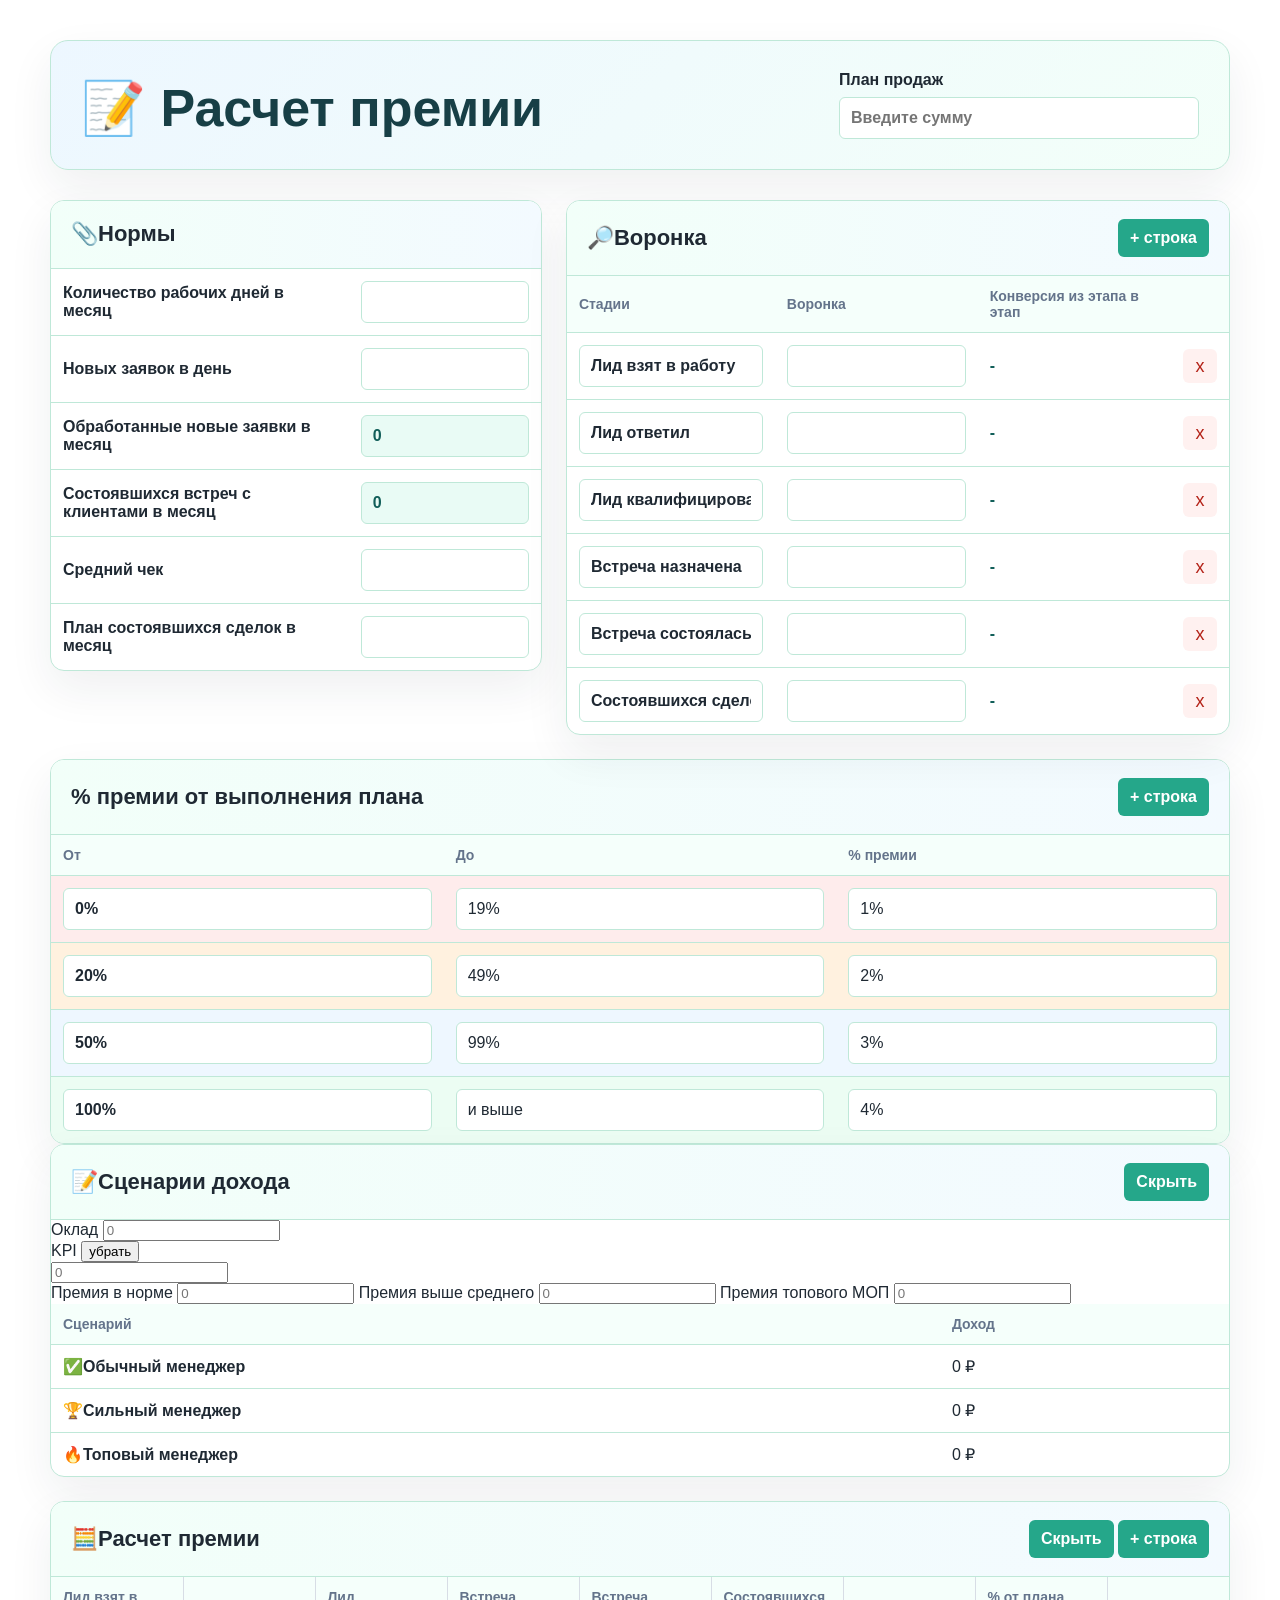
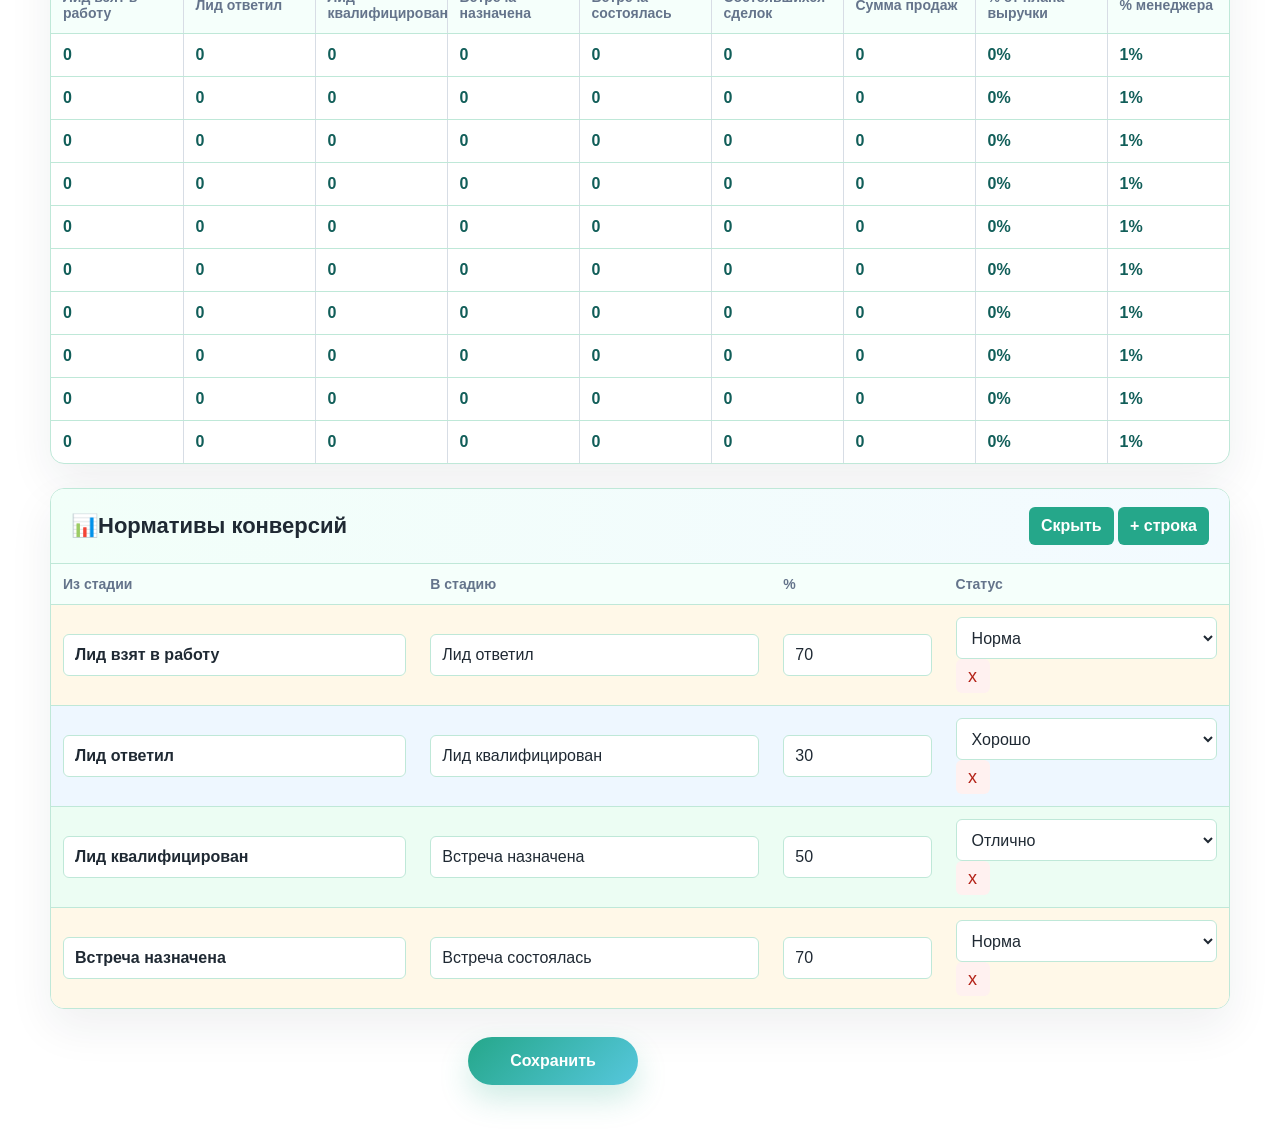
==== commit 1c2f662a: "index.html" ====
--- a/premium-calculator/index.html
+++ b/premium-calculator/index.html
@@ -19,7 +19,7 @@
     <section class="tables-grid">
       <div class="table-block">
         <div class="table-title-row">
-          <h2>Нормы</h2>
+          <h2>📎Нормы</h2>
         </div>
         <div class="table-wrap">
           <table id="normsTable">
@@ -55,7 +55,7 @@
 
       <div class="table-block">
         <div class="table-title-row">
-          <h2>Воронка</h2>
+          <h2>🔎Воронка</h2>
           <button class="secondary-button" type="button" id="addFunnelRow">+ строка</button>
         </div>
         <div class="table-wrap">
@@ -151,10 +151,72 @@
       </div>
     </section>
 
+    <section class="table-block income-scenarios-block">
+      <div class="table-title-row">
+        <h2>📝Сценарии дохода</h2>
+        <button class="secondary-button" type="button" id="toggleIncomeScenarios">Скрыть</button>
+      </div>
+      <div class="income-content">
+        <div class="income-cards">
+          <label class="income-card">
+            <span>Оклад</span>
+            <input id="salaryInput" class="money-input" type="text" inputmode="numeric" placeholder="0">
+          </label>
+          <div class="income-card kpi-card" id="kpiCard">
+            <div class="income-card-top">
+              <span>KPI</span>
+              <button class="small-text-button" type="button" id="hideKpi">убрать</button>
+            </div>
+            <input id="kpiInput" class="money-input" type="text" inputmode="numeric" placeholder="0">
+          </div>
+          <button class="secondary-button restore-kpi-button" type="button" id="showKpi" hidden>Вернуть KPI</button>
+          <label class="income-card">
+            <span>Премия в норме</span>
+            <input id="normalPremiumInput" class="money-input" type="text" inputmode="numeric" placeholder="0">
+          </label>
+          <label class="income-card">
+            <span>Премия выше среднего</span>
+            <input id="strongPremiumInput" class="money-input" type="text" inputmode="numeric" placeholder="0">
+          </label>
+          <label class="income-card">
+            <span>Премия топового МОП</span>
+            <input id="topPremiumInput" class="money-input" type="text" inputmode="numeric" placeholder="0">
+          </label>
+        </div>
+        <div class="table-wrap">
+          <table id="incomeScenariosTable">
+            <thead>
+              <tr>
+                <th>Сценарий</th>
+                <th>Доход</th>
+              </tr>
+            </thead>
+            <tbody>
+              <tr class="income-normal-row">
+                <td>✅Обычный менеджер</td>
+                <td id="normalIncome">0 ₽</td>
+              </tr>
+              <tr class="income-strong-row">
+                <td>🏆Сильный менеджер</td>
+                <td id="strongIncome">0 ₽</td>
+              </tr>
+              <tr class="income-top-row">
+                <td>🔥Топовый менеджер</td>
+                <td id="topIncome">0 ₽</td>
+              </tr>
+            </tbody>
+          </table>
+        </div>
+      </div>
+    </section>
+
     <section class="table-block calculation-block">
       <div class="table-title-row">
-        <h2>Расчет премии</h2>
-        <button class="secondary-button" type="button" id="addCalculationRow">+ строка</button>
+        <h2>🧮Расчет премии</h2>
+        <div class="title-actions">
+          <button class="secondary-button" type="button" id="toggleCalculationTable">Скрыть</button>
+          <button class="secondary-button" type="button" id="addCalculationRow">+ строка</button>
+        </div>
       </div>
       <div class="table-wrap wide-table-wrap">
         <table id="calculationTable">
@@ -300,8 +362,11 @@
 
     <section class="table-block conversion-standards-block">
       <div class="table-title-row">
-        <h2>Нормативы конверсий</h2>
-        <button class="secondary-button" type="button" id="addConversionStandardRow">+ строка</button>
+        <h2>📊Нормативы конверсий</h2>
+        <div class="title-actions">
+          <button class="secondary-button" type="button" id="toggleConversionStandards">Скрыть</button>
+          <button class="secondary-button" type="button" id="addConversionStandardRow">+ строка</button>
+        </div>
       </div>
       <div class="table-wrap">
         <table id="conversionStandardsTable">
@@ -309,62 +374,74 @@
             <tr>
               <th>Из стадии</th>
               <th>В стадию</th>
-              <th>Оценка</th>
-              <th class="action-column"></th>
+              <th>%</th>
+              <th>Статус</th>
             </tr>
           </thead>
           <tbody>
-            <tr data-status="below">
-              <td><input type="text" placeholder="Стадия"></td>
-              <td><input type="text" placeholder="Стадия"></td>
+            <tr data-status="normal">
+              <td><input type="text" value="Лид взят в работу"></td>
+              <td><input type="text" value="Лид ответил"></td>
+              <td class="percent-cell"><input class="standard-percent" type="number" min="0" max="100" step="0.1" value="70"></td>
               <td>
-                <select class="standard-status">
-                  <option value="below" selected>Ниже нормы</option>
-                  <option value="normal">Норма</option>
-                  <option value="good">Хорошо</option>
-                  <option value="excellent">Отлично</option>
-                </select>
+                <div class="status-actions">
+                  <select class="standard-status">
+                    <option value="below">Ниже нормы</option>
+                    <option value="normal" selected>Норма</option>
+                    <option value="good">Хорошо</option>
+                    <option value="excellent">Отлично</option>
+                  </select>
+                  <button class="icon-button remove-standard-row" type="button" aria-label="Удалить строку">x</button>
+                </div>
               </td>
-              <td><button class="icon-button remove-standard-row" type="button" aria-label="Удалить строку">x</button></td>
+            </tr>
+            <tr data-status="good">
+              <td><input type="text" value="Лид ответил"></td>
+              <td><input type="text" value="Лид квалифицирован"></td>
+              <td class="percent-cell"><input class="standard-percent" type="number" min="0" max="100" step="0.1" value="30"></td>
+              <td>
+                <div class="status-actions">
+                  <select class="standard-status">
+                    <option value="below">Ниже нормы</option>
+                    <option value="normal">Норма</option>
+                    <option value="good" selected>Хорошо</option>
+                    <option value="excellent">Отлично</option>
+                  </select>
+                  <button class="icon-button remove-standard-row" type="button" aria-label="Удалить строку">x</button>
+                </div>
+              </td>
+            </tr>
+            <tr data-status="excellent">
+              <td><input type="text" value="Лид квалифицирован"></td>
+              <td><input type="text" value="Встреча назначена"></td>
+              <td class="percent-cell"><input class="standard-percent" type="number" min="0" max="100" step="0.1" value="50"></td>
+              <td>
+                <div class="status-actions">
+                  <select class="standard-status">
+                    <option value="below">Ниже нормы</option>
+                    <option value="normal">Норма</option>
+                    <option value="good">Хорошо</option>
+                    <option value="excellent" selected>Отлично</option>
+                  </select>
+                  <button class="icon-button remove-standard-row" type="button" aria-label="Удалить строку">x</button>
+                </div>
+              </td>
             </tr>
             <tr data-status="normal">
-              <td><input type="text" placeholder="Стадия"></td>
-              <td><input type="text" placeholder="Стадия"></td>
+              <td><input type="text" value="Встреча назначена"></td>
+              <td><input type="text" value="Встреча состоялась"></td>
+              <td class="percent-cell"><input class="standard-percent" type="number" min="0" max="100" step="0.1" value="70"></td>
               <td>
-                <select class="standard-status">
-                  <option value="below">Ниже нормы</option>
-                  <option value="normal" selected>Норма</option>
-                  <option value="good">Хорошо</option>
-                  <option value="excellent">Отлично</option>
-                </select>
+                <div class="status-actions">
+                  <select class="standard-status">
+                    <option value="below">Ниже нормы</option>
+                    <option value="normal" selected>Норма</option>
+                    <option value="good">Хорошо</option>
+                    <option value="excellent">Отлично</option>
+                  </select>
+                  <button class="icon-button remove-standard-row" type="button" aria-label="Удалить строку">x</button>
+                </div>
               </td>
-              <td><button class="icon-button remove-standard-row" type="button" aria-label="Удалить строку">x</button></td>
-            </tr>
-            <tr data-status="good">
-              <td><input type="text" placeholder="Стадия"></td>
-              <td><input type="text" placeholder="Стадия"></td>
-              <td>
-                <select class="standard-status">
-                  <option value="below">Ниже нормы</option>
-                  <option value="normal">Норма</option>
-                  <option value="good" selected>Хорошо</option>
-                  <option value="excellent">Отлично</option>
-                </select>
-              </td>
-              <td><button class="icon-button remove-standard-row" type="button" aria-label="Удалить строку">x</button></td>
-            </tr>
-            <tr data-status="excellent">
-              <td><input type="text" placeholder="Стадия"></td>
-              <td><input type="text" placeholder="Стадия"></td>
-              <td>
-                <select class="standard-status">
-                  <option value="below">Ниже нормы</option>
-                  <option value="normal">Норма</option>
-                  <option value="good">Хорошо</option>
-                  <option value="excellent" selected>Отлично</option>
-                </select>
-              </td>
-              <td><button class="icon-button remove-standard-row" type="button" aria-label="Удалить строку">x</button></td>
             </tr>
           </tbody>
         </table>
--- a/premium-calculator/styles.css
+++ b/premium-calculator/styles.css
@@ -67,7 +67,8 @@
 }
 
 .sales-plan input,
-td input {
+td input,
+td select {
   width: 100%;
   min-height: 42px;
   border: 1px solid var(--line);
@@ -85,7 +86,8 @@
 }
 
 .sales-plan input:focus,
-td input:focus {
+td input:focus,
+td select:focus {
   outline: 2px solid rgba(15, 118, 110, 0.2);
   border-color: var(--accent);
 }
@@ -201,8 +203,45 @@
 }
 
 .bonus-block,
-.calculation-block {
+.calculation-block,
+.conversion-standards-block {
   margin-top: 24px;
+}
+
+.bonus-low td {
+  background: #feecec;
+}
+
+.bonus-middle td {
+  background: #fff1df;
+}
+
+.bonus-good td {
+  background: #eef7ff;
+}
+
+.bonus-best td {
+  background: #ecfdf3;
+}
+
+#conversionStandardsTable tr[data-status="below"] td {
+  background: #feecec;
+}
+
+#conversionStandardsTable tr[data-status="normal"] td {
+  background: #fff8e8;
+}
+
+#conversionStandardsTable tr[data-status="good"] td {
+  background: #eef7ff;
+}
+
+#conversionStandardsTable tr[data-status="excellent"] td {
+  background: #ecfdf3;
+}
+
+#conversionStandardsTable select {
+  appearance: auto;
 }
 
 .save-section {
@@ -241,7 +280,7 @@
 }
 
 #calculationTable {
-  min-width: 1260px;
+  min-width: 1320px;
   table-layout: fixed;
 }
 
@@ -261,6 +300,11 @@
   min-width: 165px;
 }
 
+#calculationTable th:nth-child(3),
+#calculationTable td:nth-child(3) {
+  min-width: 145px;
+}
+
 @media (max-width: 900px) {
   .page-header,
   .tables-grid {
